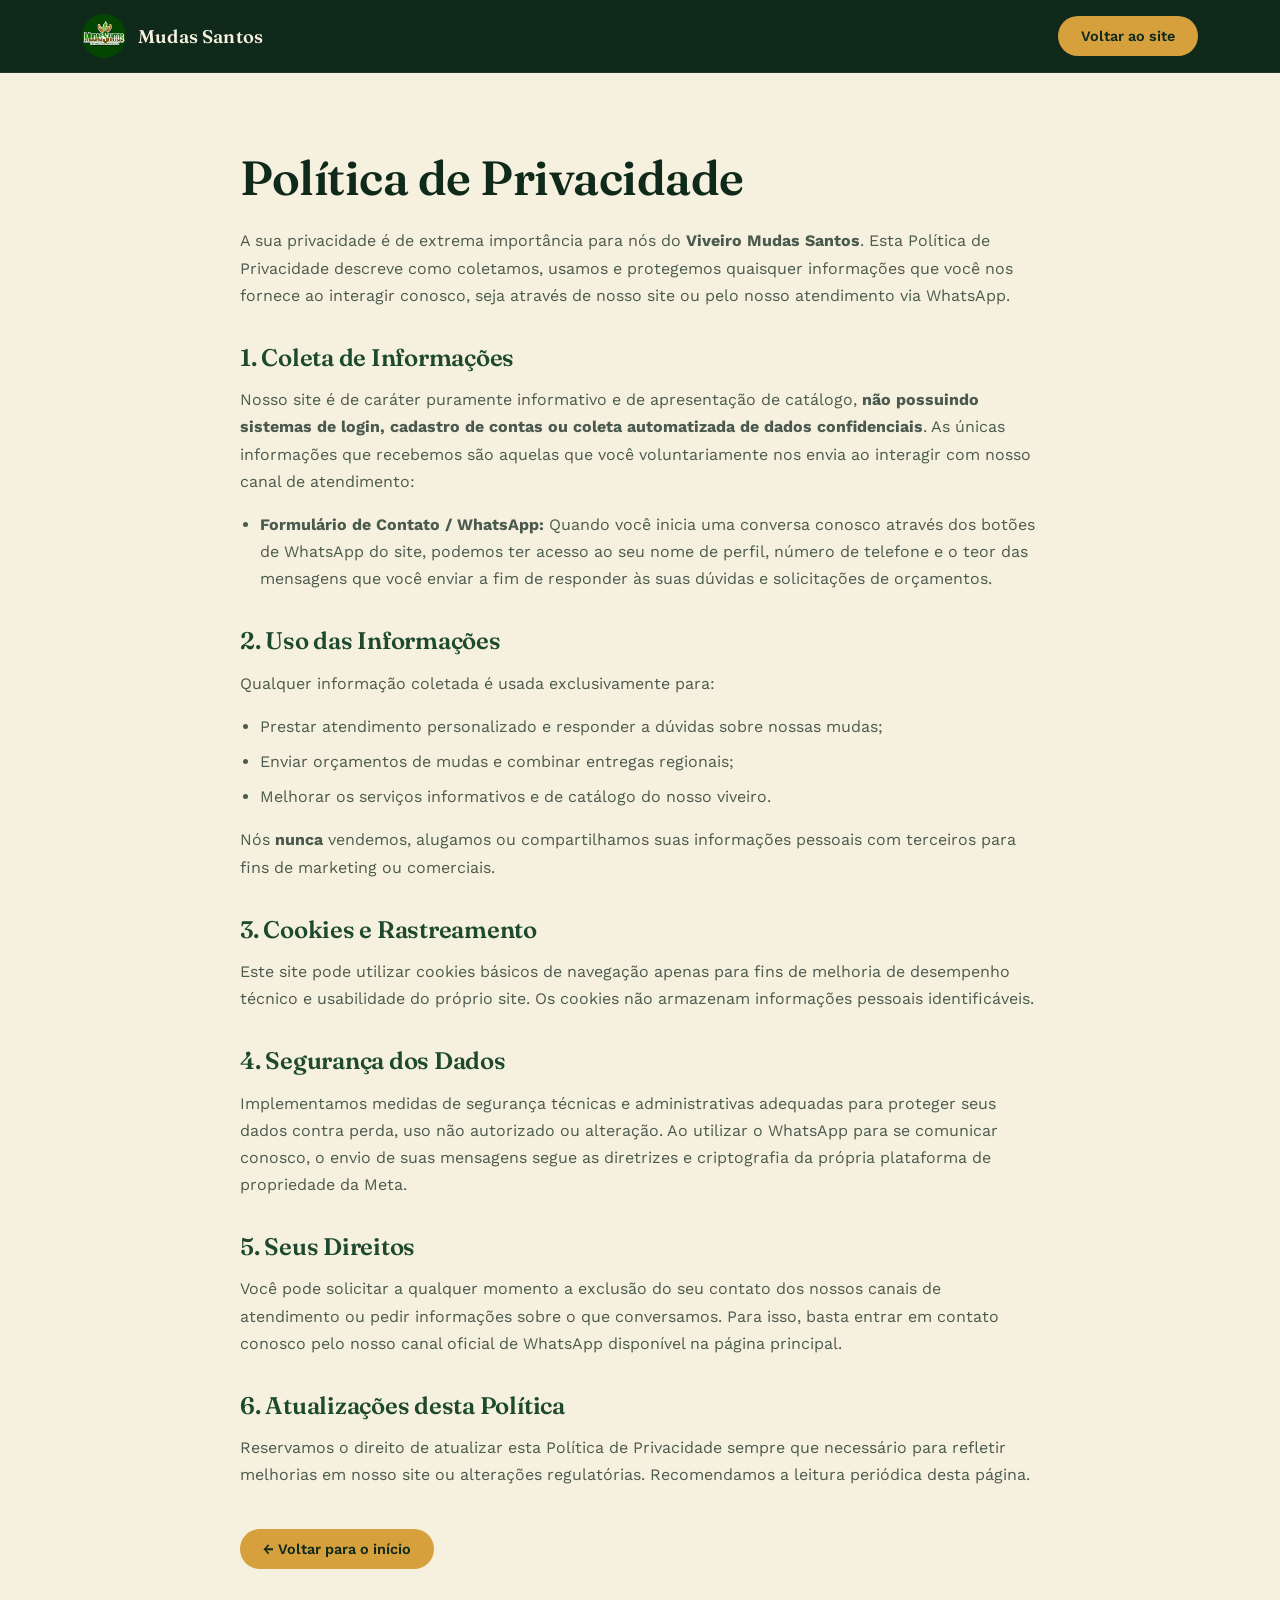
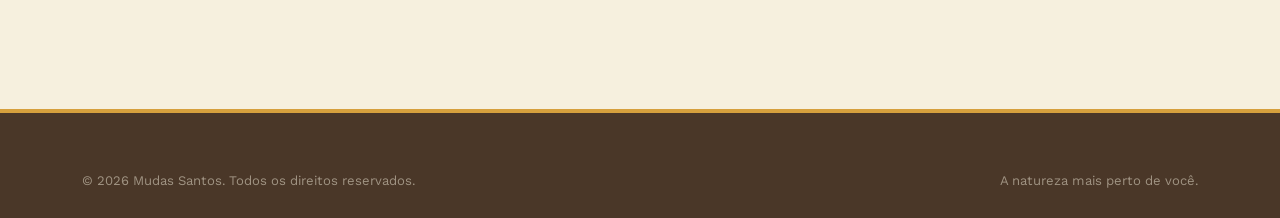
==== politica-privacidade.html @ d7c0c03e "galeria finalizada, remoçao seção sobre, add botão whatsapp" ====
<!DOCTYPE html>
<html lang="pt-BR">
<head>
<meta charset="UTF-8">
<meta name="viewport" content="width=device-width, initial-scale=1.0">
<title>Política de Privacidade — Mudas Santos</title>
<link rel="preconnect" href="https://fonts.googleapis.com">
<link href="https://fonts.googleapis.com/css2?family=Fraunces:opsz,wght@9..144,400;9..144,500;9..144,600;9..144,700&family=Work+Sans:wght@400;500;600;700&display=swap" rel="stylesheet">
<link rel="stylesheet" href="style.css">
<style>
  .policy-page {
    padding: 80px 0;
    max-width: 800px;
    margin: 0 auto;
  }
  .policy-page h1 {
    font-size: clamp(2rem, 4vw, 3rem);
    color: var(--forest-deep);
    margin-bottom: 24px;
  }
  .policy-page h2 {
    font-size: 1.5rem;
    color: var(--forest);
    margin-top: 36px;
    margin-bottom: 16px;
  }
  .policy-page p, .policy-page ul {
    font-size: 1rem;
    line-height: 1.7;
    color: #4B5A4E;
    margin-bottom: 16px;
  }
  .policy-page ul {
    padding-left: 20px;
  }
  .policy-page li {
    margin-bottom: 8px;
  }
  .policy-back-btn {
    margin-top: 40px;
  }
</style>
</head>
<body>

  <header style="background: var(--forest-deep); position: static;">
    <nav class="wrap">
      <a class="brand" href="index.html">
        <img src="img/logo.png" alt="Mudas Santos">
        <span>Mudas Santos</span>
      </a>
      <div class="nav-cta">
        <a class="btn btn-gold" href="index.html">Voltar ao site</a>
      </div>
    </nav>
  </header>

  <main class="wrap">
    <div class="policy-page">
      <h1>Política de Privacidade</h1>
      <p>A sua privacidade é de extrema importância para nós do <strong>Viveiro Mudas Santos</strong>. Esta Política de Privacidade descreve como coletamos, usamos e protegemos quaisquer informações que você nos fornece ao interagir conosco, seja através de nosso site ou pelo nosso atendimento via WhatsApp.</p>
      
      <h2>1. Coleta de Informações</h2>
      <p>Nosso site é de caráter puramente informativo e de apresentação de catálogo, <strong>não possuindo sistemas de login, cadastro de contas ou coleta automatizada de dados confidenciais</strong>. As únicas informações que recebemos são aquelas que você voluntariamente nos envia ao interagir com nosso canal de atendimento:</p>
      <ul>
        <li><strong>Formulário de Contato / WhatsApp:</strong> Quando você inicia uma conversa conosco através dos botões de WhatsApp do site, podemos ter acesso ao seu nome de perfil, número de telefone e o teor das mensagens que você enviar a fim de responder às suas dúvidas e solicitações de orçamentos.</li>
      </ul>

      <h2>2. Uso das Informações</h2>
      <p>Qualquer informação coletada é usada exclusivamente para:</p>
      <ul>
        <li>Prestar atendimento personalizado e responder a dúvidas sobre nossas mudas;</li>
        <li>Enviar orçamentos de mudas e combinar entregas regionais;</li>
        <li>Melhorar os serviços informativos e de catálogo do nosso viveiro.</li>
      </ul>
      <p>Nós <strong>nunca</strong> vendemos, alugamos ou compartilhamos suas informações pessoais com terceiros para fins de marketing ou comerciais.</p>

      <h2>3. Cookies e Rastreamento</h2>
      <p>Este site pode utilizar cookies básicos de navegação apenas para fins de melhoria de desempenho técnico e usabilidade do próprio site. Os cookies não armazenam informações pessoais identificáveis.</p>

      <h2>4. Segurança dos Dados</h2>
      <p>Implementamos medidas de segurança técnicas e administrativas adequadas para proteger seus dados contra perda, uso não autorizado ou alteração. Ao utilizar o WhatsApp para se comunicar conosco, o envio de suas mensagens segue as diretrizes e criptografia da própria plataforma de propriedade da Meta.</p>

      <h2>5. Seus Direitos</h2>
      <p>Você pode solicitar a qualquer momento a exclusão do seu contato dos nossos canais de atendimento ou pedir informações sobre o que conversamos. Para isso, basta entrar em contato conosco pelo nosso canal oficial de WhatsApp disponível na página principal.</p>

      <h2>6. Atualizações desta Política</h2>
      <p>Reservamos o direito de atualizar esta Política de Privacidade sempre que necessário para refletir melhorias em nosso site ou alterações regulatórias. Recomendamos a leitura periódica desta página.</p>

      <div class="policy-back-btn">
        <a href="index.html" class="btn btn-gold">← Voltar para o início</a>
      </div>
    </div>
  </main>

  <footer style="margin-top: 60px;">
    <div class="wrap footer-container">
      <div class="foot-bottom" style="border-top: none; padding-top: 0;">
        <span>© 2026 Mudas Santos. Todos os direitos reservados.</span>
        <span>A natureza mais perto de você.</span>
      </div>
    </div>
  </footer>

</body>
</html>
---- style.css ----
:root{
    --forest-deep:#0F2A1B;
    --forest:#1D4A2E;
    --forest-soft:#2C5E3C;
    --sage:#94AC7B;
    --cream:#F6F0DE;
    --cream-2:#EEE5C9;
    --gold:#D6A03D;
    --soil:#4A3728;
    --ink:#12271A;
    --radius:18px;
  }
  *{box-sizing:border-box; margin:0; padding:0;}
  html{scroll-behavior:smooth;}
  body{
    font-family:'Work Sans', sans-serif;
    background:var(--cream);
    color:var(--ink);
    overflow-x:hidden;
  }
  h1,h2,h3,.display{
    font-family:'Fraunces', serif;
    font-weight:600;
    letter-spacing:-0.01em;
    line-height:1.05;
  }
  a{ text-decoration:none; color:inherit; }
  img{ display:block; max-width:100%; }
  .wrap{
    max-width:1180px;
    margin:0 auto;
    padding:0 32px;
  }
  ::selection{ background:var(--gold); color:var(--forest-deep); }

  /* focus visibility */
  a:focus-visible, button:focus-visible{
    outline:3px solid var(--gold);
    outline-offset:3px;
  }

  @media (prefers-reduced-motion: reduce){
    *{ animation-duration:0.01ms !important; animation-iteration-count:1 !important; transition-duration:0.01ms !important; scroll-behavior:auto !important; }
  }

  /* ---------- NAV ---------- */
  header{
    position:sticky; top:0; z-index:50;
    background:rgba(15,42,27,0.92);
    backdrop-filter:blur(8px);
    border-bottom:1px solid rgba(255,255,255,0.08);
  }
  nav.wrap{
    display:flex; align-items:center; justify-content:space-between;
    padding-top:14px; padding-bottom:14px;
  }
  .brand{ display:flex; align-items:center; gap:12px; }
  .brand img{ height:44px; width:44px; border-radius:50%; }
  .brand span{
    font-family:'Fraunces', serif; font-weight:600; font-size:1.15rem;
    color:var(--cream); letter-spacing:0.01em;
  }
  .nav-links{
    display:flex; gap:32px; list-style:none;
    font-size:0.92rem; font-weight:500;
  }
  .nav-links a{ color:var(--cream); opacity:0.85; transition:opacity .2s; position:relative; }
  .nav-links a:hover{ opacity:1; }
  .btn{
    display:inline-flex; align-items:center; gap:8px;
    padding:11px 22px; border-radius:999px;
    font-weight:600; font-size:0.9rem;
    border:1px solid transparent;
    cursor:pointer;
    transition:transform .18s ease, box-shadow .18s ease, background .18s ease;
  }
  .btn:hover{ transform:translateY(-2px); }
  .btn-gold{ background:var(--gold); color:var(--forest-deep); }
  .btn-gold:hover{ box-shadow:0 10px 24px -8px rgba(214,160,61,0.6); }
  .btn-ghost{ background:transparent; border-color:rgba(246,240,222,0.4); color:var(--cream); }
  .btn-ghost:hover{ background:rgba(246,240,222,0.1); }
  .nav-cta{ display:flex; align-items:center; gap:18px; }
  .burger {
    display: none;
    flex-direction: column;
    justify-content: space-between;
    width: 24px;
    height: 18px;
    background: none;
    border: none;
    cursor: pointer;
    padding: 0;
    z-index: 1010;
  }
  .burger span {
    width: 100%;
    height: 2px;
    background-color: var(--cream);
    transition: all 0.3s ease;
  }

  /* ---------- HERO ---------- */
  .hero{
    position:relative;
    background:radial-gradient(120% 140% at 15% -10%, #24593A 0%, var(--forest) 45%, var(--forest-deep) 100%);
    color:var(--cream);
    padding:96px 0 120px;
    overflow:hidden;
  }
  .hero-grid{
    display:grid; grid-template-columns:1.1fr 0.9fr; gap:48px; align-items:center;
    position:relative; z-index:2;
  }
  .eyebrow{
    display:inline-flex; align-items:center; gap:8px;
    font-size:0.78rem; font-weight:600; text-transform:uppercase; letter-spacing:0.14em;
    color:var(--gold); margin-bottom:20px;
  }
  .eyebrow::before{ content:''; width:22px; height:1px; background:var(--gold); }
  .hero h1{ font-size:clamp(2.4rem, 4.6vw, 4rem); color:var(--cream); }
  .hero h1 em{ font-style:italic; color:var(--sage); }
  .hero p.lead{
    margin-top:22px; font-size:1.08rem; line-height:1.65;
    color:rgba(246,240,222,0.82); max-width:46ch;
  }
  .hero-actions{ display:flex; gap:16px; margin-top:36px; flex-wrap:wrap; }
  .hero-stats{ display:flex; gap:36px; margin-top:56px; flex-wrap:wrap; }
  .hero-stats div strong{ display:block; font-family:'Fraunces',serif; font-size:1.9rem; color:var(--gold); }
  .hero-stats div span{ font-size:0.82rem; color:rgba(246,240,222,0.68); }

  .hero-art{
    position:relative;
    aspect-ratio:1/1;
    display:flex; align-items:center; justify-content:center;
  }
  .hero-blob{
    position:absolute; inset:0;
    background:linear-gradient(155deg, var(--forest-soft), var(--forest-deep));
    border-radius:42% 58% 63% 37% / 41% 45% 55% 59%;
    box-shadow: inset 0 0 60px rgba(0,0,0,0.25);
    animation:blobMove 12s ease-in-out infinite;
  }
  @keyframes blobMove{
    0%,100%{ border-radius:42% 58% 63% 37% / 41% 45% 55% 59%; }
    50%{ border-radius:58% 42% 40% 60% / 55% 60% 40% 45%; }
  }
  .hero-image {
    position: relative;
    z-index: 2;
    width: 82%;
    height: 82%;
    object-fit: cover;
    border-radius: var(--radius);
    border: 4px solid var(--cream-2);
    box-shadow: 0 20px 40px rgba(0, 0, 0, 0.35);
    transition: transform 0.4s ease;
  }
  .hero-art:hover .hero-image {
    transform: scale(1.03) rotate(1deg);
  }

  /* wavy bottom divider */
  .wave{
    position:absolute; left:0; right:0; bottom:-2px; line-height:0; z-index:1;
  }
  .wave svg{ width:100%; height:80px; display:block; }

  /* ---------- VINE (signature element) ---------- */
  .vine-track{
    position:absolute; left:50%; top:0; bottom:0;
    width:2px; transform:translateX(-1px);
    pointer-events:none;
  }
  .section-vine{ position:relative; }
  .vine-svg{
    position:absolute; left:50%; top:0; height:100%; width:60px;
    transform:translateX(-30px);
    z-index:0; opacity:0.9;
  }
  .vine-path{
    fill:none; stroke:var(--sage); stroke-width:2.5;
    stroke-dasharray:1400; stroke-dashoffset:1400;
    transition:stroke-dashoffset 1.6s ease;
  }
  .vine-path.in-view{ stroke-dashoffset:0; }
  .leaf-node{ opacity:0; transform:scale(0.4); transform-origin:center; transition:all .5s ease .3s; }
  .leaf-node.in-view{ opacity:1; transform:scale(1); }

  /* ---------- SECTION shells ---------- */
  section{ position:relative; padding:100px 0; }
  .tag{
    display:inline-block; font-size:0.76rem; font-weight:700; letter-spacing:0.14em;
    text-transform:uppercase; color:var(--forest-soft); margin-bottom:14px;
  }
  .section-head{ max-width:640px; margin:0 auto 56px; text-align:center; }
  .section-head h2{ font-size:clamp(1.9rem, 3.4vw, 2.6rem); color:var(--forest-deep); }
  .section-head p{ margin-top:16px; color:#4B5A4E; font-size:1.02rem; line-height:1.6; }

  /* ---------- WHATSAPP CTA ---------- */
  .whatsapp-cta {
    background: var(--cream-2);
    overflow: hidden;
  }
  .whatsapp-cta-content {
    max-width: 760px;
    margin: 0 auto;
    text-align: center;
  }
  .whatsapp-cta .tag {
    color: var(--forest-soft);
  }
  .whatsapp-cta h2 {
    margin-top: 4px;
    font-size: clamp(2rem, 4vw, 3.2rem);
    color: var(--forest-deep);
  }
  .whatsapp-cta p {
    margin: 18px auto 30px;
    max-width: 38ch;
    color: #465347;
    font-size: 1.05rem;
    line-height: 1.6;
  }
  .whatsapp-cta-button {
    min-width: min(100%, 360px);
    min-height: 68px;
    justify-content: center;
    background: #1FAF5A;
    color: #fff;
    font-size: 1.08rem;
    box-shadow: 0 16px 28px -14px rgba(18, 79, 43, 0.7);
  }
  .whatsapp-cta-button svg {
    width: 26px;
    height: 26px;
  }
  .whatsapp-cta-button:hover {
    background: #168B47;
    box-shadow: 0 18px 32px -14px rgba(18, 79, 43, 0.8);
  }

  /* ---------- CATEGORIES ---------- */
  .categories{ background:var(--forest-deep); color:var(--cream); }
  .categories .section-head h2{ color:var(--cream); }
  .categories .section-head p{ color:rgba(246,240,222,0.72); }
  .categories .tag{ color:var(--gold); }
  .cat-grid{
    display:grid; grid-template-columns:repeat(3, 1fr); gap:22px;
  }
  .cat-card{
    position: relative;
    background:rgba(246,240,222,0.05);
    border:1px solid rgba(246,240,222,0.12);
    border-radius:var(--radius);
    padding:30px 26px;
    transition:transform .25s ease, background .25s ease, border-color .25s ease;
  }
  .cat-card:hover{
    transform:translateY(-6px);
    background:rgba(246,240,222,0.09);
    border-color:var(--gold);
  }
  .card-arrow {
    position: absolute;
    top: 20px;
    right: 20px;
    font-size: 1.25rem;
    color: rgba(246, 240, 222, 0.4);
    transition: transform 0.25s ease, color 0.25s ease;
  }
  .cat-card:hover .card-arrow {
    transform: translate(3px, -3px);
    color: var(--gold);
  }
  .ico-img-container {
    width: 48px;
    height: 48px;
    border-radius: 12px;
    background: var(--forest-soft);
    display: flex;
    align-items: center;
    justify-content: center;
    margin-bottom: 18px;
    overflow: hidden;
    border: 1px solid rgba(255, 255, 255, 0.1);
  }
  .cat-ico-img {
    width: 100%;
    height: 100%;
    object-fit: cover;
    transition: transform 0.3s ease;
  }
  .cat-card:hover .cat-ico-img {
    transform: scale(1.15);
  }
  .cat-card h3{ font-size:1.12rem; margin-bottom:8px; color:var(--cream); }
  .cat-card p{ font-size:0.9rem; color:rgba(246,240,222,0.66); line-height:1.55; }

  /* ---------- MODAIS E HOVER DE ESPÉCIES ---------- */
  .modal-trigger {
    cursor: pointer;
    transition: transform 0.3s ease, box-shadow 0.3s ease;
  }
  .modal-trigger:hover {
    transform: translateY(-5px);
    box-shadow: 0 15px 35px rgba(0,0,0,0.06);
  }

  .catalog-modal {
    position: fixed;
    top: 0; left: 0; width: 100%; height: 100%;
    background: rgba(15, 42, 27, 0.85);
    z-index: 999;
    display: flex;
    align-items: center;
    justify-content: center;
    opacity: 0;
    pointer-events: none;
    transition: opacity 0.4s ease;
    backdrop-filter: blur(4px);
  }
  .catalog-modal.active {
    opacity: 1;
    pointer-events: auto;
  }
  
  .catalog-modal-content {
    background: var(--cream);
    width: 90%;
    max-width: 900px;
    max-height: 85vh;
    border-radius: var(--radius);
    padding: 40px;
    position: relative;
    overflow-y: auto;
    transform: translateY(20px);
    transition: transform 0.4s ease;
  }
  .catalog-modal.active .catalog-modal-content {
    transform: translateY(0);
  }

  .close-modal {
    position: absolute;
    top: 20px; right: 25px;
    background: none; border: none;
    font-size: 2.5rem;
    color: var(--forest);
    cursor: pointer;
    line-height: 1;
  }
  
  .list-card-header {
    display: flex;
    align-items: center;
    gap: 12px;
    margin-bottom: 24px;
    padding-bottom: 16px;
    border-bottom: 1px solid rgba(15, 42, 27, 0.1);
  }
  .list-card-header h3 {
    font-size: 1.8rem;
    color: var(--forest-deep);
  }
  .modal-ico-img-container {
    width: 48px;
    height: 48px;
    border-radius: 12px;
    background: var(--forest-soft);
    display: flex;
    align-items: center;
    justify-content: center;
    overflow: hidden;
    border: 1px solid rgba(15, 42, 27, 0.15);
  }
  .modal-ico-img {
    width: 100%;
    height: 100%;
    object-fit: contain;
    padding: 6px;
  }

  /* ---------- LISTA DE ESPÉCIES ---------- */
  .species-list {
    list-style: none;
    margin-top: 15px;
  }
  .species-list li {
    position: relative;
    padding-left: 20px;
    margin-bottom: 12px;
    font-size: 1.05rem;
    color: var(--forest);
    cursor: pointer;
    transition: color 0.2s, transform 0.2s;
    display: inline-block;
    width: 100%;
    page-break-inside: avoid;
    break-inside: avoid;
  }
  .species-list li a {
    display: block;
  }
  .species-list li::before {
    content: '•';
    color: var(--gold);
    position: absolute;
    left: 0;
    top: -2px;
    font-size: 1.4rem;
  }
  .species-list li:hover {
    color: var(--gold);
    transform: translateX(4px);
  }

  /* PREVIEW DE FOTOS DAS MUDAS - IMPLEMENTAR FUTURAMENTE
  .hover-preview-container {
    position: fixed;
    z-index: 1050;
    width: 220px;
    height: 180px;
    overflow: hidden;
    background: var(--cream);
    border: 3px solid var(--cream-2);
    border-radius: 12px;
    box-shadow: 0 12px 30px rgba(15, 42, 27, 0.25);
  }

  .hover-preview-container img {
    width: 100%;
    height: 100%;
    object-fit: cover;
  }

  .hover-preview-container.show {
    display: block;
  }
  */

  .col-2 { column-count: 2; column-gap: 40px; }
  .col-4 { column-count: 4; column-gap: 30px; }
  @media (max-width: 920px) {
    .col-4 { column-count: 2; }
    .col-2 { column-count: 1; }
  }
  @media (max-width: 560px) {
    .col-4 { column-count: 1; }
  }

  /* ---------- DIFERENCIAIS ---------- */
  .diff{ background:var(--cream-2); }
  .diff-grid{ display:grid; grid-template-columns:repeat(3,1fr); gap:36px; }
  .diff-item{ text-align:center; padding:0 14px; }
  .diff-ico-container {
    width: 64px;
    height: 64px;
    margin: 0 auto 20px;
    border-radius: 50%;
    background: var(--forest);
    display: flex;
    align-items: center;
    justify-content: center;
    overflow: hidden;
    border: 2px solid var(--sage);
  }
  .diff-ico-img {
    background-color: #F6F0DE;
    width: 100%;
    height: 100%;
    object-fit: contain;
    padding: 15px;
    transition: transform 0.3s ease;
  }
  .diff-item:hover .diff-ico-img {
    transform: scale(1.15);
  }
  .diff-item h3{ font-size:1.15rem; color:var(--forest-deep); margin-bottom:10px; }
  .diff-item p{ font-size:0.94rem; color:#4B5A4E; line-height:1.6; }

  /* ---------- GALLERY ---------- */
  .gallery{ background:var(--cream); }
  .gal-grid{
    display:grid; grid-template-columns:repeat(4, 1fr); grid-auto-rows:150px; gap:18px;
  }
  .gal-item{
    border-radius:14px; position:relative; overflow:hidden;
    display:flex; align-items:flex-end; padding:16px;
    color:var(--cream); font-weight:600; font-size:0.92rem;
  }
  .gal-item img {
    position: absolute;
    inset: 0;
    width: 100%;
    height: 100%;
    object-fit: cover;
    z-index: 0;
    transition: transform 0.3s ease, filter 0.3s ease;
  }
  .gal-item video {
    position: absolute;
    inset: 0;
    width: 100%;
    height: 100%;
    object-fit: cover;
    z-index: 0;
  }
  .video-badge {
    position: absolute;
    top: 12px;
    left: 12px;
    z-index: 3;
    width: 34px;
    height: 34px;
    border-radius: 50%;
    display: flex;
    align-items: center;
    justify-content: center;
    padding-left: 2px;
    background: rgba(15, 42, 27, 0.85);
    color: var(--cream);
    border: 2px solid var(--cream);
    font-size: 0.85rem;
  }
  .gal-item::before{ content:''; position:absolute; inset:0; opacity:0.3; z-index:1; transition:opacity .3s; }
  .gal-item:hover::before{ opacity:0.1; }
  .g1{ grid-column:span 2; grid-row:span 2; }
  .g1::before{ background:linear-gradient(135deg,#2C5E3C,#0F2A1B); }
  .g2::before{ background:linear-gradient(135deg,#94AC7B,#4A6640); }
  .g3::before{ background:linear-gradient(135deg,#D6A03D,#8C6A24); }
  .g4::before{ background:linear-gradient(135deg,#4A3728,#2B1F17); }
  .g6::before{ background:linear-gradient(135deg,#4A3728,#2B1F17); }
  .g5{ grid-column:span 2; }
  .g5::before{ background:linear-gradient(135deg,#1D4A2E,#94AC7B); }

  /* Slot "Mais" Borrado na Galeria */
  .g-more {
    cursor: pointer;
    background: linear-gradient(135deg, rgba(15, 42, 27, 0.7), rgba(74, 55, 40, 0.7));
    display: flex !important;
    align-items: center !important;
    justify-content: center !important;
  }
  .g-more img {
    filter: blur(6px);
    opacity: 0.35;
    transform: scale(1.08);
  }
  .g-more-content {
    position: relative;
    z-index: 5;
    display: flex;
    flex-direction: column;
    align-items: center;
    justify-content: center;
    color: var(--cream);
    gap: 4px;
  }
  .g-more-content .plus-icon {
    font-size: 2.5rem;
    color: var(--gold);
    font-weight: 500;
    line-height: 1;
    text-shadow: 0 2px 6px rgba(0,0,0,0.4);
    transition: transform 0.3s ease;
  }
  .g-more-content span {
    font-family: 'Fraunces', serif;
    font-size: 1.15rem;
    font-weight: 600;
    letter-spacing: 0.5px;
    text-shadow: 0 2px 6px rgba(0,0,0,0.4);
  }
  .g-more:hover img {
    transform: scale(1.15);
    filter: blur(8px);
    opacity: 0.25;
  }
  .g-more:hover .plus-icon {
    transform: scale(1.2) rotate(90deg);
  }

  /* Grid de Imagens dentro do Modal da Galeria */
  .modal-gallery-grid {
    display: grid;
    grid-template-columns: repeat(3, 1fr);
    object-fit: contain;
    
  }
  .modal-gallery-item {
    position: relative;
    display: flex;
    flex-direction: column;
    gap: 8px;
    border-radius: 12px;
    overflow: hidden;
    box-shadow: 0 6px 15px rgba(15, 42, 27, 0.08);
    border: 0;
    background: transparent;
    transition: transform 0.25s ease, box-shadow 0.25s ease;
  }
  .modal-gallery-item:hover {
    transform: translateY(-4px);
    box-shadow: 0 10px 20px rgba(15, 42, 27, 0.15);
  }
  .modal-gallery-item img {
    width: 100%;
    height: 160px;
    object-fit: cover;
  }
  .modal-gallery-item video {
    width: 100%;
    height: 160px;
    object-fit: cover;
    background: #12271A;
  }
  .modal-gallery-item span {
    font-family: 'Work Sans', sans-serif;
    font-size: 0.88rem;
    font-weight: 600;
    color: var(--forest-deep);
    text-align: center;
    padding: 0 10px;
  }
  .gallery-photo-placeholder {
    height: 160px;
    background: linear-gradient(135deg, var(--cream-2), var(--cream));
    display: flex;
    flex-direction: column;
    align-items: center;
    justify-content: center;
    color: var(--forest-soft);
    gap: 8px;
  }
  .gallery-photo-placeholder svg {
    color: var(--sage);
    transition: transform 0.3s ease;
  }
  .modal-gallery-item:hover .gallery-photo-placeholder svg {
    transform: translateY(-2px);
  }
  .gallery-photo-placeholder span {
    font-size: 0.78rem;
    font-weight: 600;
    color: var(--forest-soft);
  }

  /* ---------- TESTIMONIAL ---------- */
  .quote-sec{ background:var(--forest); color:var(--cream); text-align:center; }
  .quote-sec blockquote{
    max-width:720px; margin:0 auto; font-family:'Fraunces',serif; font-weight:500; font-style:italic;
    font-size:clamp(1.3rem, 2.4vw, 1.9rem); line-height:1.5;
  }
  .quote-sec cite{
    display:block; margin-top:28px; font-style:normal; font-size:0.9rem;
    color:var(--sage); font-weight:600; letter-spacing:0.04em;
  }

  /* ---------- CONTACT ---------- */
  .contact{ background:var(--forest-deep); color:var(--cream); }
  .contact-grid{ display:grid; grid-template-columns:1fr 1fr; gap:64px; align-items:center; }
  .contact h2{ color:var(--cream); font-size:clamp(1.9rem,3.4vw,2.5rem); margin-bottom:18px; }
  .contact p{ color:rgba(246,240,222,0.75); line-height:1.7; margin-bottom:30px; max-width:44ch; }
  .contact-info{ display:grid; gap:18px; margin-bottom:32px; }
  .contact-info div{ display:flex; gap:14px; align-items:flex-start; font-size:0.95rem; }
  .contact-info .ico{
    width:38px; height:38px; border-radius:10px; background:rgba(246,240,222,0.08);
    display:flex; align-items:center; justify-content:center; flex:none;
  }
  .contact-info .ico svg {
    width: 18px;
    height: 18px;
    color: var(--gold);
  }
  .contact-card{
    background:var(--cream); color:var(--ink); border-radius:var(--radius);
    padding:40px; box-shadow:0 30px 60px -20px rgba(0,0,0,0.5);
  }
  .contact-card h3{ font-family:'Fraunces',serif; font-size:1.4rem; margin-bottom:8px; color:var(--forest-deep); }
  .contact-card p{ color:#5A6B57; font-size:0.92rem; margin-bottom:24px; }
  .field{ margin-bottom:16px; }
  .field label{ display:block; font-size:0.82rem; font-weight:600; margin-bottom:6px; color:#3B4A38; }
  .field input, .field textarea{
    width:100%; padding:12px 14px; border-radius:10px; border:1px solid #D8D0B4;
    background:#FBF8ED; font-family:inherit; font-size:0.94rem; color:var(--ink);
  }
  .field textarea{ resize:vertical; min-height:80px; }
  .contact-card .btn{ width:100%; justify-content:center; margin-top:6px; }

  /* ---------- FOOTER ---------- */
  /* ---------- FOOTER ---------- */
  footer {
    background: var(--soil);
    color: rgba(246, 240, 222, 0.75);
    padding: 60px 0 30px;
    border-top: 4px solid var(--gold);
  }
  .footer-container {
    display: flex;
    flex-direction: column;
    gap: 40px;
  }
  .footer-content {
    display: flex;
    justify-content: space-between;
    align-items: flex-start;
    flex-wrap: wrap;
    gap: 40px;
  }
  .footer-brand {
    max-width: 600px;
    display: flex;
    flex-direction: column;
    gap: 16px;
  }
  .footer-logo-text {
    font-family: 'Fraunces', serif;
    font-size: 1.6rem;
    color: var(--cream);
    font-weight: 600;
  }
  .footer-logo-text span {
    font-family: 'Work Sans', sans-serif;
    color: var(--gold);
    font-weight: 500;
    font-size: 0.85rem;
    display: block;
    margin-top: 2px;
    letter-spacing: 2px;
    text-transform: uppercase;
  }
  .footer-brand p {
    font-size: 0.95rem;
    line-height: 1.6;
    color: rgba(246, 240, 222, 0.8);
  }
  .footer-socials {
    display: flex;
    gap: 16px;
    margin-top: 8px;
  }
  .footer-socials .social-icon {
    color: var(--cream);
    background: rgba(246, 240, 222, 0.08);
    width: 40px;
    height: 40px;
    border-radius: 50%;
    display: flex;
    align-items: center;
    justify-content: center;
    transition: background 0.25s ease, color 0.25s ease, transform 0.25s ease;
  }
  .footer-socials .social-icon:hover {
    background: var(--gold);
    color: var(--forest-deep);
    transform: translateY(-3px);
  }
  .foot-bottom {
    padding-top: 24px;
    border-top: 1px solid rgba(246, 240, 222, 0.12);
    display: flex;
    justify-content: space-between;
    align-items: center;
    flex-wrap: wrap;
    gap: 15px;
    font-size: 0.82rem;
    color: rgba(246, 240, 222, 0.5);
  }
  .policy-link {
    color: rgba(246, 240, 222, 0.6);
    text-decoration: underline;
    transition: color 0.2s ease;
  }
  .policy-link:hover {
    color: var(--gold);
  }

  /* ---------- LIGHTBOX DA GALERIA ---------- */
  .lightbox {
    display: none;
    position: fixed;
    z-index: 2000;
    left: 0;
    top: 0;
    width: 100%;
    height: 100%;
    background-color: rgba(15, 42, 27, 0.95);
    backdrop-filter: blur(8px);
    align-items: center;
    justify-content: center;
    opacity: 0;
    transition: opacity 0.3s ease;
  }
  .lightbox.active {
    display: flex;
    opacity: 1;
  }
  .lightbox-content {
    max-width: 90%;
    max-height: 85vh;
    object-fit: contain;
    border-radius: 12px;
    border: 4px solid var(--cream-2);
    box-shadow: 0 20px 50px rgba(0,0,0,0.5);
    transform: scale(0.95);
    transition: transform 0.3s ease;
  }
  .lightbox-content[hidden] {
    display: none;
  }
  .lightbox.active .lightbox-content {
    transform: scale(1);
  }
  .close-lightbox {
    position: absolute;
    top: 30px;
    right: 40px;
    color: var(--cream);
    font-size: 3.5rem;
    font-weight: 200;
    cursor: pointer;
    line-height: 1;
    transition: color 0.2s ease, transform 0.2s ease;
    user-select: none;
  }
  .close-lightbox:hover {
    color: var(--gold);
    transform: scale(1.1);
  }
  @media (max-width: 768px) {
    .close-lightbox {
      top: 20px;
      right: 25px;
      font-size: 2.8rem;
    }
  }

  /* fade-up reveal */
  .reveal{ opacity:0; transform:translateY(24px); transition:opacity .7s ease, transform .7s ease; }
  .reveal.in-view{ opacity:1; transform:translateY(0); }

  /* ---------- RESPONSIVE ---------- */
  @media (max-width: 920px){
    .vine-svg{ display:none; }
    .burger { display: flex; }
    .nav-links {
      display: flex;
      flex-direction: column;
      position: fixed;
      top: 0;
      right: -100%;
      width: 280px;
      height: 100vh;
      background: var(--forest-deep);
      padding: 100px 40px;
      gap: 24px;
      box-shadow: -10px 0 30px rgba(15, 42, 27, 0.3);
      transition: right 0.4s ease;
      z-index: 1000;
    }
    .nav-links.active {
      right: 0;
    }
    .nav-links a {
      font-size: 1.15rem;
      font-weight: 600;
    }
    .burger.active span:nth-child(1) {
      transform: translateY(8px) rotate(45deg);
    }
    .burger.active span:nth-child(2) {
      opacity: 0;
    }
    .burger.active span:nth-child(3) {
      transform: translateY(-8px) rotate(-45deg);
    }
    .hero-grid, .contact-grid{ grid-template-columns:1fr; }
    .hero-art{ order:-1; max-width:340px; margin:0 auto; }
    .list-grid, .cat-grid, .diff-grid{ grid-template-columns:repeat(2,1fr); }
    .col-4 { column-count: 2; }
    .col-2 { column-count: 1; }
    .gal-grid{ grid-template-columns:repeat(2,1fr); }
    .g1{ grid-column:span 2; }
    .g5{ grid-column:span 2; }
    .g-more{ grid-column:span 2; }
  }
  .btn-gold{ 
  white-space: nowrap;
}
  @media (max-width: 560px){
    .wrap{ padding:0 20px; }
    section{ padding:70px 0; }
    .list-grid, .cat-grid, .diff-grid{ grid-template-columns:1fr; }
    .cat-grid { gap: 16px; }
    .cat-card {
      width: 100%;
      box-sizing: border-box;
      padding: 24px 20px;
    }
    .col-4 { column-count: 1; }
    .hero-stats{ gap:24px; }
    .nav-cta .btn-ghost{ display:none; }
    .catalog-modal-content {
      width: 95%;
      padding: 24px 16px;
      max-height: 90vh;
    }
    .modal-gallery-grid {
      grid-template-columns: repeat(2, 1fr);
      gap: 12px;
    }
    .modal-gallery-item img {
      height: 140px;
    }
    .list-card-header {
      margin-bottom: 16px;
      padding-bottom: 12px;
    }
    .close-modal {
      top: 12px;
      right: 16px;
      font-size: 2rem;
    }
    .contact-card {
      padding: 24px 20px;
    }
    .foot-bottom {
      flex-direction: column;
      align-items: center;
      text-align: center;
      gap: 8px;
    }
  }
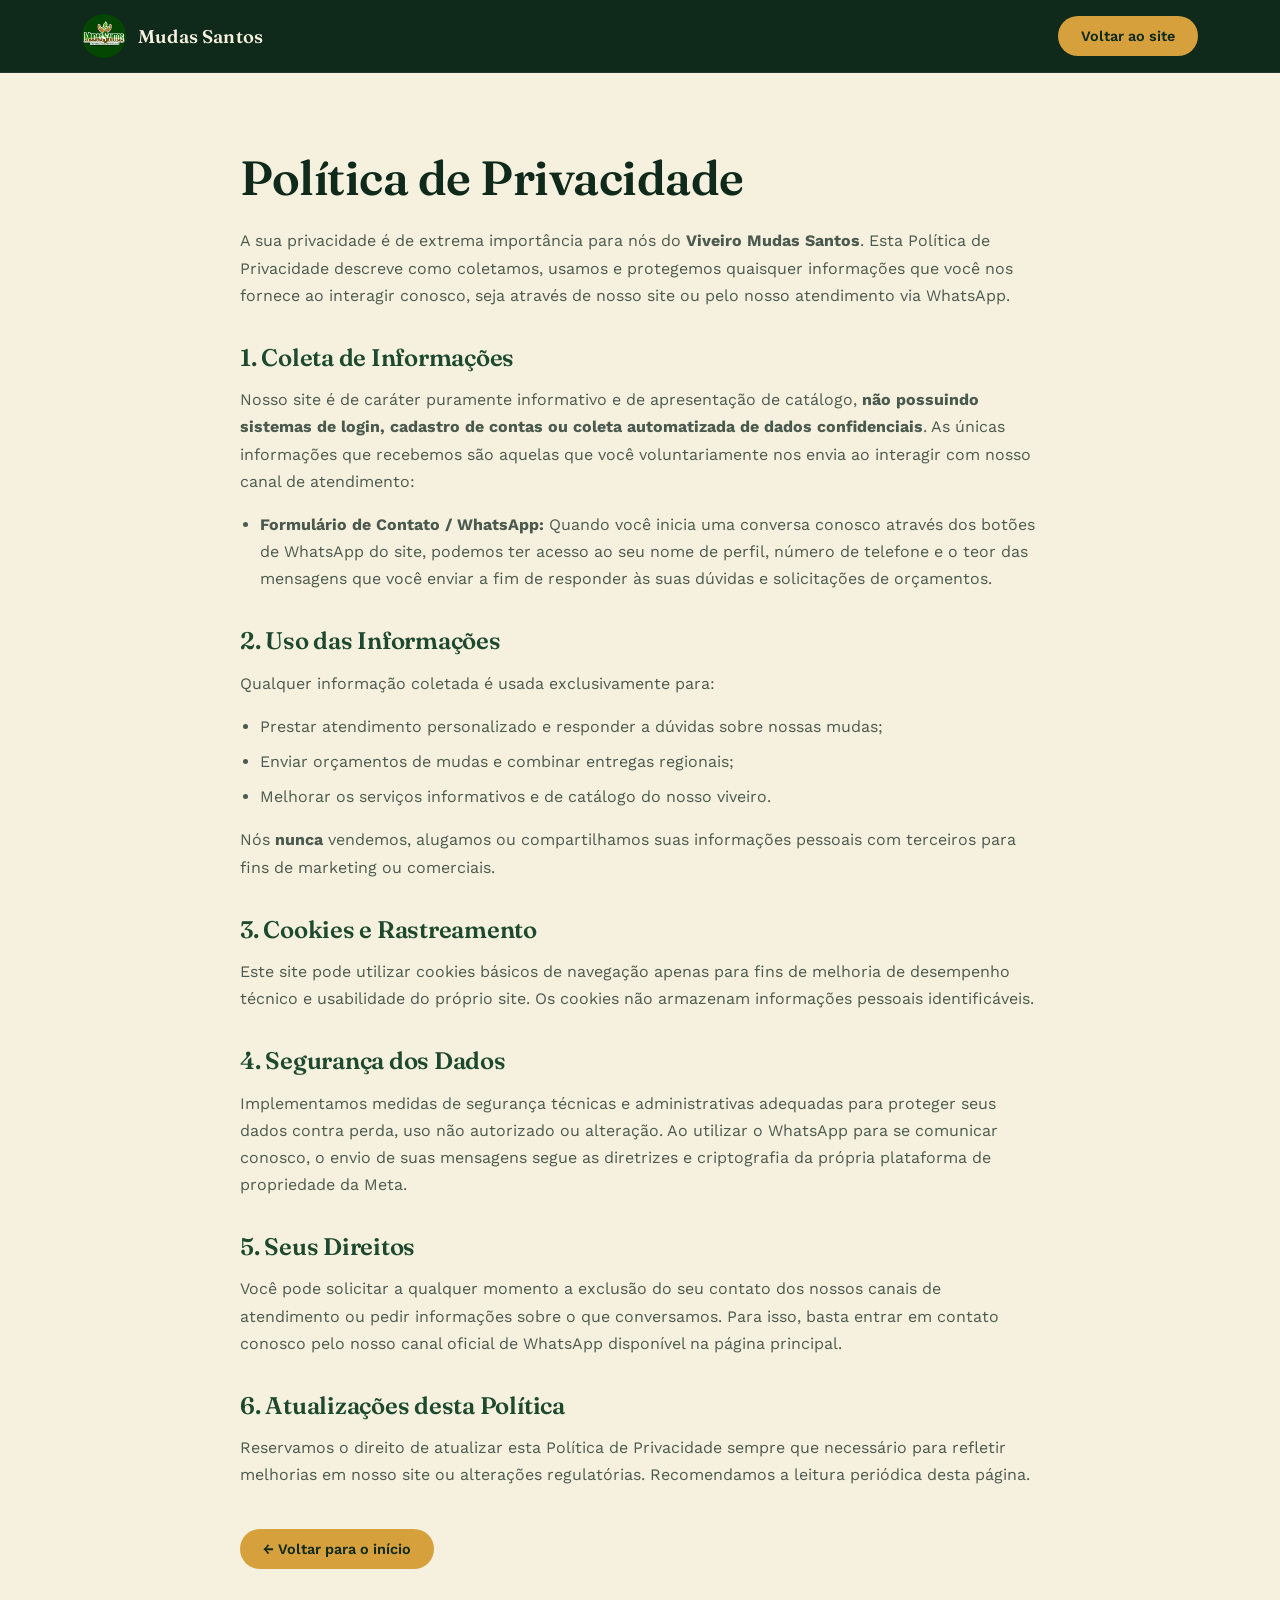
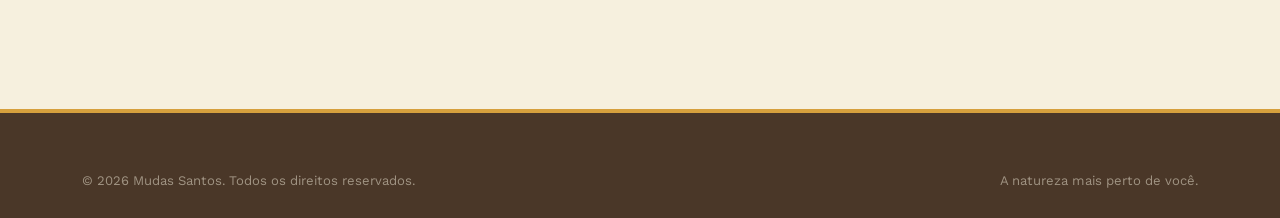
==== commit 9ac60ec3: "galeria corrigida, avaliaçao real colocada, slide foto do viveiro na primeira seção" ====
--- a/politica-privacidade.html
+++ b/politica-privacidade.html
@@ -46,7 +46,7 @@
   <header style="background: var(--forest-deep); position: static;">
     <nav class="wrap">
       <a class="brand" href="index.html">
-        <img src="img/logo.png" alt="Mudas Santos">
+        <img src="img/logo.webp" alt="Mudas Santos">
         <span>Mudas Santos</span>
       </a>
       <div class="nav-cta">
--- a/style.css
+++ b/style.css
@@ -156,7 +156,25 @@
     transition: transform 0.4s ease;
   }
   .hero-art:hover .hero-image {
-    transform: scale(1.03) rotate(1deg);
+    transform: translate(62px, -26px) scale(0.82) rotate(25deg);
+  }
+  .hero-stack-photo {
+    position: absolute;
+    z-index: 1;
+    width: 82%;
+    height: 82%;
+    object-fit: cover;
+    border: 4px solid var(--cream-2);
+    border-radius: var(--radius);
+    box-shadow: 0 12px 24px rgba(0, 0, 0, 0.3);
+    opacity: 0;
+    pointer-events: none;
+    transition: opacity 0.3s ease, transform 0.35s ease;
+    transform: translate(0, 0) rotate(-2deg);
+  }
+  .hero-art:hover .hero-stack-photo {
+    opacity: 1;
+    transform: translate(-38px, 30px) rotate(-8deg);
   }
 
   /* wavy bottom divider */
@@ -245,7 +263,7 @@
   .categories .section-head p{ color:rgba(246,240,222,0.72); }
   .categories .tag{ color:var(--gold); }
   .cat-grid{
-    display:grid; grid-template-columns:repeat(3, 1fr); gap:22px;
+    display:grid; grid-template-columns:repeat(2, 1fr); gap:22px;
   }
   .cat-card{
     position: relative;
@@ -584,8 +602,8 @@
   .modal-gallery-grid {
     display: grid;
     grid-template-columns: repeat(3, 1fr);
+    gap: 20px;
     object-fit: contain;
-    
   }
   .modal-gallery-item {
     position: relative;
@@ -647,6 +665,36 @@
 
   /* ---------- TESTIMONIAL ---------- */
   .quote-sec{ background:var(--forest); color:var(--cream); text-align:center; }
+  .review-rating {
+    display: flex;
+    justify-content: center;
+    align-items: center;
+    gap: 14px;
+    margin-bottom: 22px;
+  }
+  .review-stars {
+    color: var(--gold);
+    font-size: 1.35rem;
+    letter-spacing: 3px;
+  }
+  .google-source {
+    display: inline-flex;
+    align-items: center;
+    gap: 6px;
+    color: rgba(246,240,222,0.82);
+    font-size: 0.9rem;
+    font-weight: 600;
+  }
+  .google-logo {
+    font-family: Arial, sans-serif;
+    font-size: 1.35rem;
+    font-weight: 700;
+    line-height: 1;
+    background: conic-gradient(from -45deg, #4285F4 0 25%, #34A853 25% 43%, #FBBC05 43% 68%, #EA4335 68% 84%, #4285F4 84% 100%);
+    -webkit-background-clip: text;
+    background-clip: text;
+    color: transparent;
+  }
   .quote-sec blockquote{
     max-width:720px; margin:0 auto; font-family:'Fraunces',serif; font-weight:500; font-style:italic;
     font-size:clamp(1.3rem, 2.4vw, 1.9rem); line-height:1.5;
@@ -931,4 +979,3 @@
       gap: 8px;
     }
   }
-
